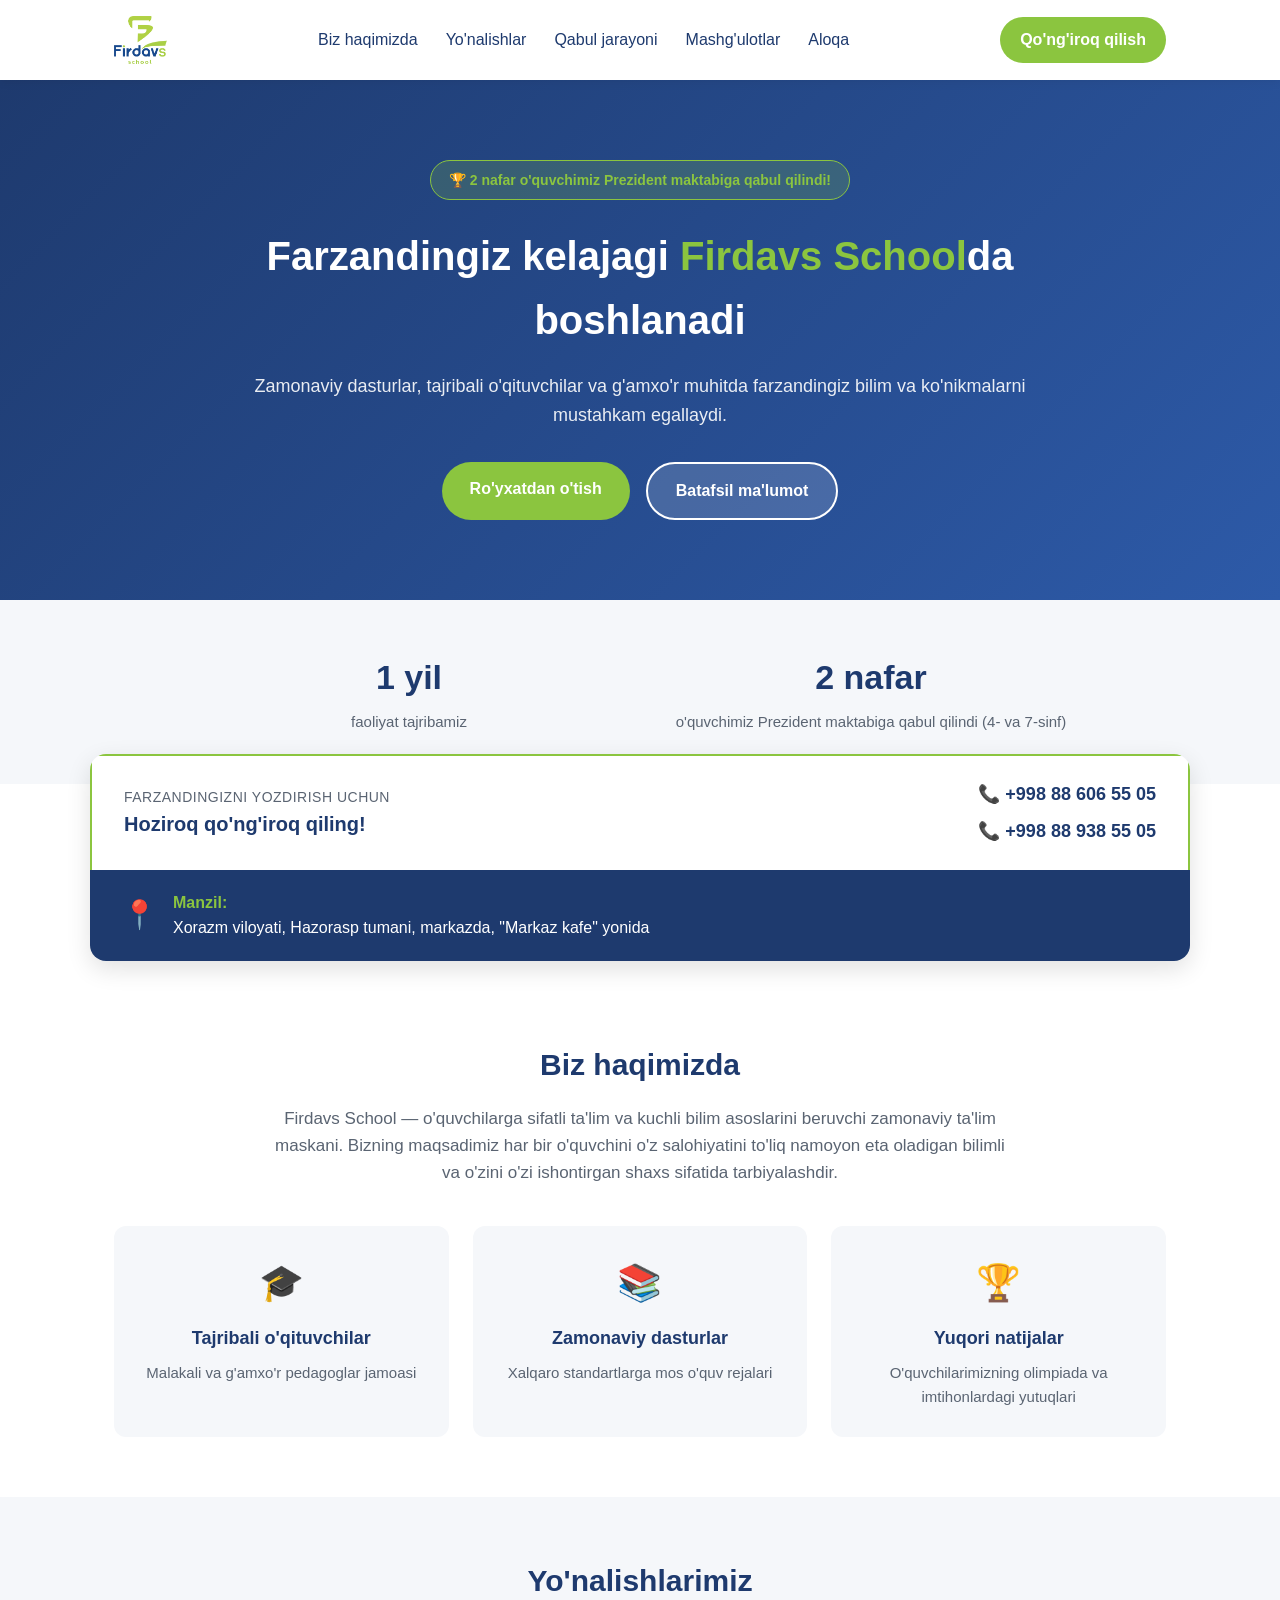
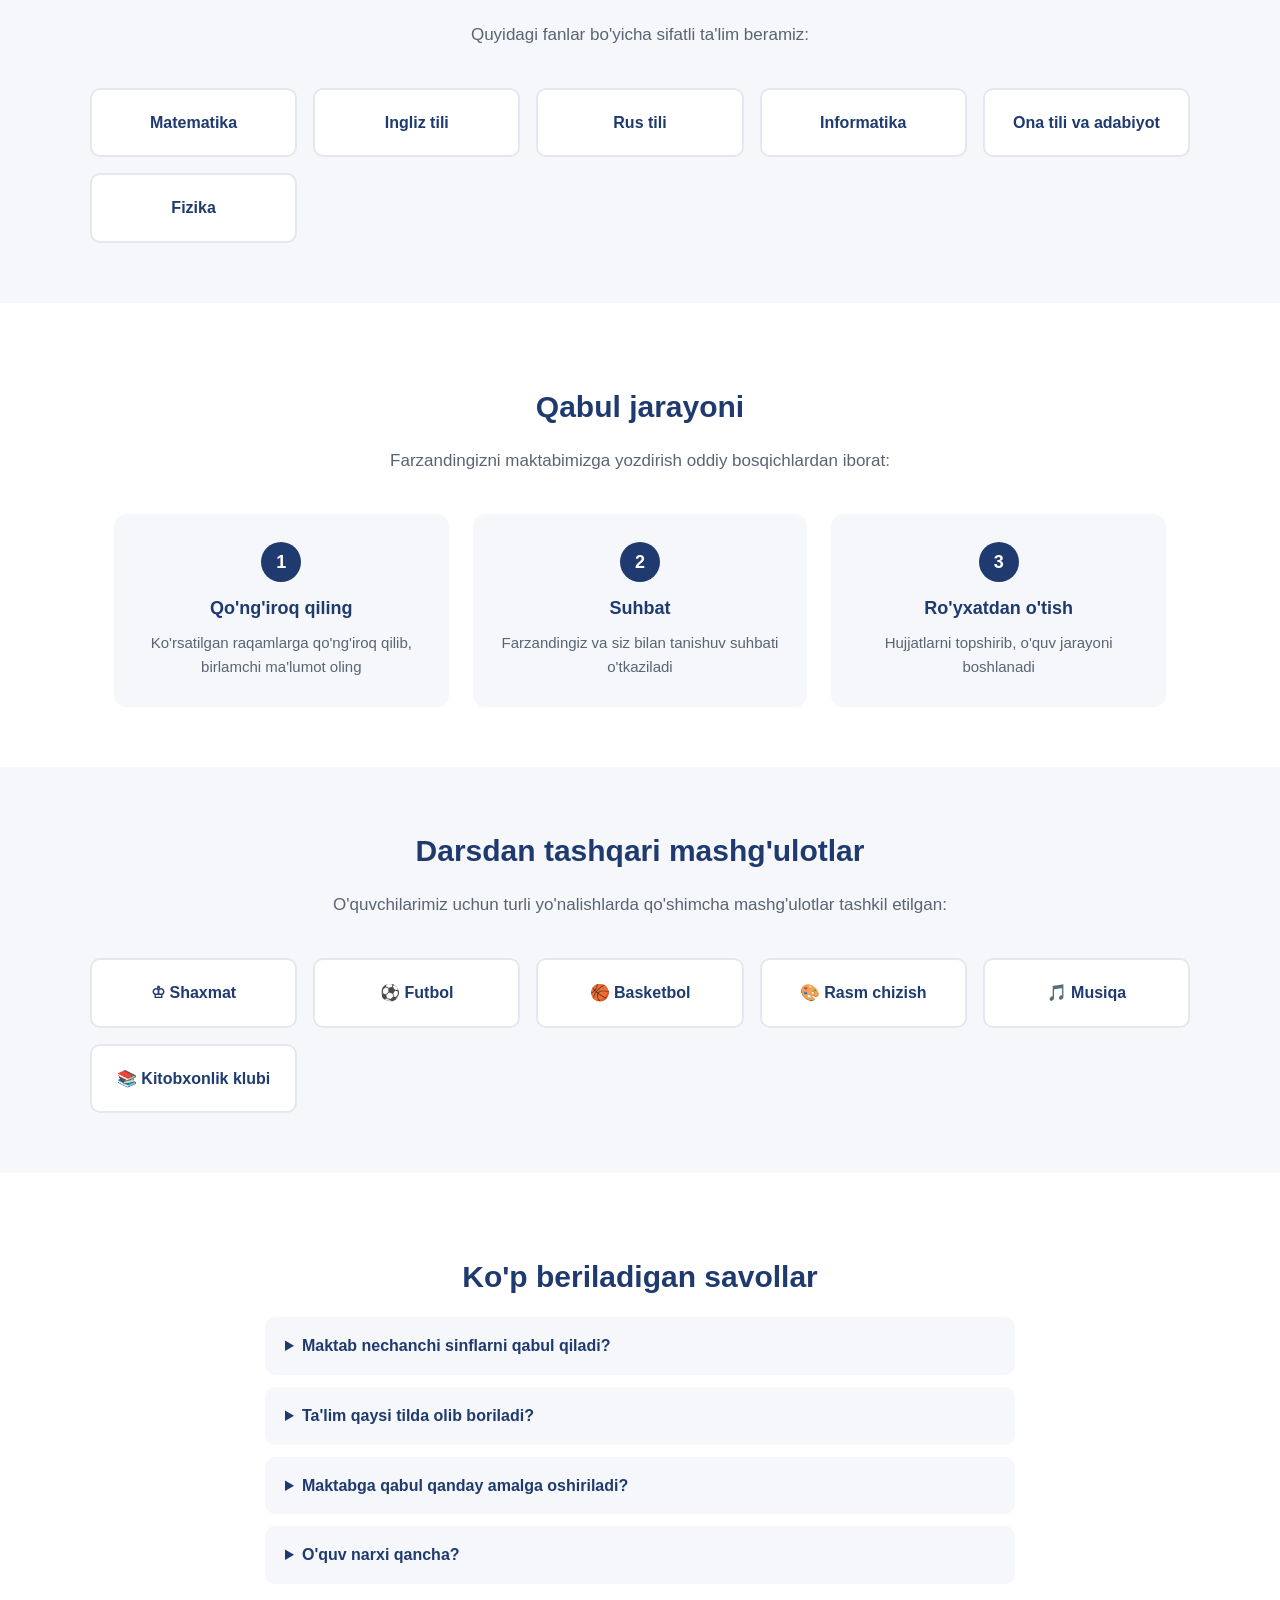
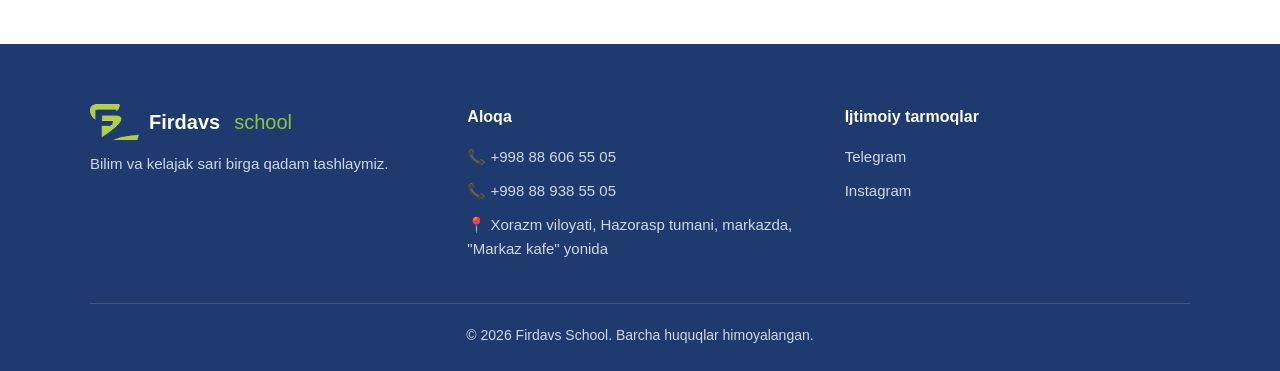
==== index.html @ ff7d5cf5 "Firdavs School landing page + admin panel (Decap CMS)" ====
<!DOCTYPE html>
<html lang="uz">
<head>
    <meta charset="UTF-8">
    <meta name="viewport" content="width=device-width, initial-scale=1.0">
    <title>Firdavs School — Bilim va kelajak</title>

    <link rel="stylesheet" href="style.css">
    <!-- Sahifaning dizayni style.css faylida -->

    <script src="https://identity.netlify.com/v1/netlify-identity-widget.js"></script>
    <!-- Bu skript manager elektron pochtasiga kelgan "taklif" havolasini bosganda
         to'g'ridan-to'g'ri parol o'rnatish oynasini ochish uchun kerak -->
</head>
<body>

    <!-- ===== NAVIGATSIYA (yuqoridagi menyu) ===== -->
    <header class="nav">
        <div class="nav-ichi">
            <a href="#top" class="logo">
                <img src="logo.png" alt="Firdavs School" class="logo-img">
            </a>
            <nav class="menyu">
                <a href="#about">Biz haqimizda</a>
                <a href="#yonalishlar">Yo'nalishlar</a>
                <a href="#qabul">Qabul jarayoni</a>
                <a href="#mashgulotlar">Mashg'ulotlar</a>
                <a href="#aloqa">Aloqa</a>
            </nav>
            <a href="tel:+998886065505" class="nav-tel-btn" id="nav-tel-btn">Qo'ng'iroq qilish</a>
        </div>
    </header>

    <!-- ===== HERO (asosiy tanishtiruv) QISMI ===== -->
    <!-- Bu bo'limdagi matnlar content.json faylidan JavaScript orqali to'ldiriladi.
         Matnni o'zgartirish uchun admin panel (/admin) yoki content.json faylini tahrirlang. -->
    <section id="top" class="hero">
        <div class="hero-ichi">
            <p class="hero-badge" id="hero-badge"></p>
            <h1 id="hero-title"></h1>
            <p class="hero-matn" id="hero-text"></p>
            <div class="hero-tugmalar">
                <a href="#royxat" class="btn btn-asosiy">Ro'yxatdan o'tish</a>
                <a href="#about" class="btn btn-ikkinchi">Batafsil ma'lumot</a>
            </div>
        </div>
    </section>

    <!-- ===== YUTUQLARIMIZ / STATISTIKA QISMI ===== -->
    <section class="statistika">
        <div class="statistika-ichi" id="stats-list"></div>
    </section>

    <!-- ===== ALOQA / RO'YXATDAN O'TISH BANNERI ===== -->
    <section id="royxat" class="banner">
        <div class="banner-tel">
            <div class="banner-tel-matn">
                <p class="banner-sarlavha" id="banner-label"></p>
                <p class="banner-katta" id="banner-title"></p>
            </div>
            <div class="banner-raqamlar">
                <a href="tel:+998886065505" id="banner-phone1">
                    <span class="tel-icon">&#128222;</span> <span class="raqam-matn"></span>
                </a>
                <a href="tel:+998889385505" id="banner-phone2">
                    <span class="tel-icon">&#128222;</span> <span class="raqam-matn"></span>
                </a>
            </div>
        </div>
        <div class="banner-manzil">
            <span class="manzil-icon">&#128205;</span>
            <div>
                <p class="manzil-sarlavha">Manzil:</p>
                <p id="banner-address"></p>
            </div>
        </div>
    </section>

    <!-- ===== BIZ HAQIMIZDA QISMI ===== -->
    <section id="about" class="blok">
        <h2>Biz haqimizda</h2>
        <p id="about-text"></p>

        <div class="afzalliklar" id="advantages-list"></div>
    </section>

    <!-- ===== YO'NALISHLAR / FANLAR QISMI ===== -->
    <section id="yonalishlar" class="blok blok-oq">
        <h2>Yo'nalishlarimiz</h2>
        <p class="blok-tavsif">Quyidagi fanlar bo'yicha sifatli ta'lim beramiz:</p>
        <div class="fanlar-grid" id="subjects-list"></div>
    </section>

    <!-- ===== QABUL JARAYONI QISMI ===== -->
    <section id="qabul" class="blok">
        <h2>Qabul jarayoni</h2>
        <p class="blok-tavsif">Farzandingizni maktabimizga yozdirish oddiy bosqichlardan iborat:</p>
        <div class="qadamlar" id="admission-steps"></div>
    </section>

    <!-- ===== DARSDAN TASHQARI MASHG'ULOTLAR ===== -->
    <section id="mashgulotlar" class="blok blok-oq">
        <h2>Darsdan tashqari mashg'ulotlar</h2>
        <p class="blok-tavsif">O'quvchilarimiz uchun turli yo'nalishlarda qo'shimcha mashg'ulotlar tashkil etilgan:</p>
        <div class="fanlar-grid" id="activities-list"></div>
    </section>

    <!-- ===== SAVOL-JAVOB (FAQ) QISMI ===== -->
    <section class="blok">
        <h2>Ko'p beriladigan savollar</h2>
        <div class="faq-royxat" id="faq-list"></div>
    </section>

    <!-- ===== ALOQA / FUTER QISMI ===== -->
    <footer id="aloqa" class="futer">
        <div class="futer-ichi">
            <div class="futer-ustun">
                <div class="futer-logo">
                    <img src="logo-icon.png" alt="" class="futer-logo-icon">
                    <span class="logo-firdavs" style="color:white;">Firdavs</span><span class="logo-school">school</span>
                </div>
                <p>Bilim va kelajak sari birga qadam tashlaymiz.</p>
            </div>

            <div class="futer-ustun">
                <h4>Aloqa</h4>
                <p>&#128222; <a href="tel:+998886065505" id="footer-phone1"></a></p>
                <p>&#128222; <a href="tel:+998889385505" id="footer-phone2"></a></p>
                <p>&#128205; <span id="footer-address"></span></p>
            </div>

            <div class="futer-ustun">
                <h4>Ijtimoiy tarmoqlar</h4>
                <p><a href="#" id="footer-telegram" target="_blank">Telegram</a></p>
                <p><a href="#" id="footer-instagram" target="_blank">Instagram</a></p>
            </div>
        </div>
        <p class="futer-copyright">&copy; 2026 Firdavs School. Barcha huquqlar himoyalangan.</p>
    </footer>

    <script src="site.js"></script>

    <script>
        // Manager "admin panelga taklif qilindi" xatidagi havolani bosganda,
        // sayt shu joyga qaytadi va parol o'rnatish oynasini avtomatik ochadi.
        if (window.netlifyIdentity) {
            window.netlifyIdentity.on("init", (user) => {
                if (!user) {
                    window.netlifyIdentity.on("login", () => {
                        document.location.href = "/admin/";
                    });
                }
            });
        }
    </script>
</body>
</html>
---- style.css ----
/* ===== RANGLAR VA UMUMIY SOZLAMALAR ===== */

:root {
    /* :root ichida saytda qayta-qayta ishlatiladigan ranglarni "o'zgaruvchi" qilib belgilaymiz */
    --kok: #1e3a6e;        /* Logotipdagi to'q ko'k rang */
    --yashil: #8bc53f;     /* Logotipdagi yashil rang */
    --yashil-toq: #6ea52e; /* Yashilning biroz to'qroq varianti (hover uchun) */
    --oq: #ffffff;
    --fon-kulrang: #f5f7fa;
    --matn-kulrang: #5a6472;
}

* {
    margin: 0;
    padding: 0;
    box-sizing: border-box;
}

body {
    font-family: 'Segoe UI', Arial, sans-serif;
    color: #2c3444;
    line-height: 1.6;
}

h1, h2, h3 {
    color: var(--kok);
}

a {
    text-decoration: none;
    color: inherit;
}

/* ===== LOGOTIP ===== */

.logo {
    font-size: 22px;
    font-weight: bold;
    display: flex;
    align-items: center;
}

.logo-img {
    height: 48px;
    /* Logotip rasmining balandligi — kerak bo'lsa shu raqamni o'zgartiring */
    width: auto;
}

.logo-firdavs {
    color: var(--kok);
}

.logo-school {
    color: var(--yashil);
    font-weight: normal;
    margin-left: 4px;
}

/* ===== YUQORIDAGI NAVIGATSIYA (MENYU) ===== */

.nav {
    background-color: var(--oq);
    box-shadow: 0 2px 10px rgba(0, 0, 0, 0.06);
    position: sticky;
    top: 0;
    /* sticky — sahifani pastga surganda ham menyu tepada qolib turadi */
    z-index: 100;
}

.nav-ichi {
    max-width: 1100px;
    margin: 0 auto;
    padding: 16px 24px;
    display: flex;
    align-items: center;
    justify-content: space-between;
    gap: 20px;
}

.menyu {
    display: flex;
    gap: 28px;
}

.menyu a {
    color: var(--kok);
    font-weight: 500;
}

.menyu a:hover {
    color: var(--yashil);
}

.nav-tel-btn {
    background-color: var(--yashil);
    color: white;
    padding: 10px 20px;
    border-radius: 24px;
    font-weight: bold;
    white-space: nowrap;
    /* Matn ikki qatorga bo'linib ketmasligi uchun */
}

.nav-tel-btn:hover {
    background-color: var(--yashil-toq);
}

/* ===== HERO (ASOSIY TANISHTIRUV) QISMI ===== */

.hero {
    background: linear-gradient(135deg, var(--kok), #2d5aa8);
    color: white;
    text-align: center;
    padding: 80px 20px;
}

.hero-ichi {
    max-width: 800px;
    margin: 0 auto;
}

.hero-badge {
    display: inline-block;
    background-color: rgba(139, 197, 63, 0.2);
    border: 1px solid var(--yashil);
    color: var(--yashil);
    padding: 8px 18px;
    border-radius: 30px;
    font-weight: bold;
    font-size: 14px;
    margin-bottom: 24px;
}

.hero h1 {
    color: white;
    font-size: 40px;
    margin-bottom: 20px;
}

.hero h1 span {
    color: var(--yashil);
}

.hero-matn {
    font-size: 18px;
    opacity: 0.9;
    margin-bottom: 32px;
}

.hero-tugmalar {
    display: flex;
    justify-content: center;
    gap: 16px;
    flex-wrap: wrap;
}

.btn {
    padding: 14px 28px;
    border-radius: 30px;
    font-weight: bold;
    font-size: 16px;
    transition: 0.2s;
    /* Tugmalar ustiga borganda ranglar silliq o'zgarishi uchun */
}

.btn-asosiy {
    background-color: var(--yashil);
    color: white;
}

.btn-asosiy:hover {
    background-color: var(--yashil-toq);
}

.btn-ikkinchi {
    background-color: rgba(255, 255, 255, 0.15);
    color: white;
    border: 2px solid white;
}

.btn-ikkinchi:hover {
    background-color: white;
    color: var(--kok);
}

/* ===== YUTUQLARIMIZ / STATISTIKA QISMI ===== */

.statistika {
    background-color: var(--fon-kulrang);
    padding: 50px 24px;
}

.statistika-ichi {
    max-width: 900px;
    margin: 0 auto;
    display: grid;
    grid-template-columns: repeat(auto-fit, minmax(240px, 1fr));
    gap: 24px;
    text-align: center;
}

.stat-son {
    font-size: 34px;
    font-weight: bold;
    color: var(--kok);
}

.stat-izoh {
    color: var(--matn-kulrang);
    font-size: 15px;
    margin-top: 6px;
}

/* ===== OPEN HOUSE / IMTIHON BANNERI ===== */

.banner {
    max-width: 1100px;
    margin: -30px auto 0;
    /* Manfiy margin — banner hero blokining ustiga biroz "chiqib" turadi, chiroyli effekt uchun */
    border-radius: 16px;
    overflow: hidden;
    box-shadow: 0 8px 24px rgba(0, 0, 0, 0.12);
    position: relative;
    z-index: 2;
}

.banner-tel {
    background-color: var(--oq);
    display: flex;
    flex-wrap: wrap;
    align-items: center;
    justify-content: space-between;
    gap: 16px;
    padding: 24px 32px;
    border: 2px solid var(--yashil);
    border-bottom: none;
}

.banner-sarlavha {
    color: var(--matn-kulrang);
    font-size: 14px;
    text-transform: uppercase;
    letter-spacing: 0.5px;
}

.banner-katta {
    color: var(--kok);
    font-size: 20px;
    font-weight: bold;
}

.banner-raqamlar {
    display: flex;
    flex-direction: column;
    gap: 8px;
}

.banner-raqamlar a {
    color: var(--kok);
    font-size: 18px;
    font-weight: bold;
}

.tel-icon {
    color: var(--yashil);
}

.banner-manzil {
    background-color: var(--kok);
    color: white;
    display: flex;
    align-items: center;
    gap: 16px;
    padding: 20px 32px;
}

.manzil-icon {
    font-size: 28px;
    color: var(--yashil);
}

.manzil-sarlavha {
    color: var(--yashil);
    font-weight: bold;
}

/* ===== UMUMIY BLOK SOZLAMALARI ===== */

.blok {
    max-width: 1100px;
    margin: 0 auto;
    padding: 80px 24px 60px;
}

.blok-oq {
    background-color: var(--fon-kulrang);
    max-width: 100%;
    padding: 60px 24px;
}

.blok-oq h2,
.blok-oq .blok-tavsif {
    max-width: 1100px;
    margin-left: auto;
    margin-right: auto;
}

.blok h2 {
    font-size: 30px;
    text-align: center;
    margin-bottom: 16px;
}

.blok > p {
    max-width: 750px;
    margin: 0 auto 40px;
    text-align: center;
    color: var(--matn-kulrang);
    font-size: 17px;
}

.blok-tavsif {
    text-align: center;
    color: var(--matn-kulrang);
    margin-bottom: 32px;
}

/* ===== AFZALLIKLAR KARTOCHKALARI ===== */

.afzalliklar {
    display: grid;
    grid-template-columns: repeat(auto-fit, minmax(220px, 1fr));
    /* auto-fit — ekran kengligiga qarab kartochkalar avtomatik qatorga joylashadi */
    gap: 24px;
}

.afzallik-karta {
    background-color: var(--fon-kulrang);
    border-radius: 12px;
    padding: 28px 20px;
    text-align: center;
}

.afzallik-icon {
    font-size: 36px;
    display: block;
    margin-bottom: 12px;
}

.afzallik-karta h3 {
    font-size: 18px;
    margin-bottom: 8px;
}

.afzallik-karta p {
    color: var(--matn-kulrang);
    font-size: 15px;
}

/* ===== FANLAR GRID ===== */

.fanlar-grid {
    max-width: 1100px;
    margin: 0 auto;
    display: grid;
    grid-template-columns: repeat(auto-fit, minmax(180px, 1fr));
    gap: 16px;
}

.fan-karta {
    background-color: white;
    border: 2px solid #e3e8ef;
    border-radius: 10px;
    padding: 20px;
    text-align: center;
    font-weight: bold;
    color: var(--kok);
    transition: 0.2s;
}

.fan-karta:hover {
    border-color: var(--yashil);
    transform: translateY(-3px);
    /* Ustiga kelganda kartochka biroz yuqoriga ko'tariladi */
}

/* ===== QABUL JARAYONI (QADAMLAR) ===== */

.qadamlar {
    display: grid;
    grid-template-columns: repeat(auto-fit, minmax(220px, 1fr));
    gap: 24px;
}

.qadam-karta {
    background-color: var(--fon-kulrang);
    border-radius: 12px;
    padding: 28px 20px;
    text-align: center;
    position: relative;
}

.qadam-raqam {
    display: inline-flex;
    align-items: center;
    justify-content: center;
    width: 40px;
    height: 40px;
    border-radius: 50%;
    background-color: var(--kok);
    color: white;
    font-weight: bold;
    font-size: 18px;
    margin-bottom: 12px;
}

.qadam-karta h3 {
    font-size: 18px;
    margin-bottom: 8px;
}

.qadam-karta p {
    color: var(--matn-kulrang);
    font-size: 15px;
}

/* ===== SAVOL-JAVOB (FAQ) ===== */

.faq-royxat {
    max-width: 750px;
    margin: 0 auto;
    display: flex;
    flex-direction: column;
    gap: 12px;
}

.faq-item {
    background-color: var(--fon-kulrang);
    border-radius: 10px;
    padding: 16px 20px;
}

.faq-item summary {
    font-weight: bold;
    color: var(--kok);
    cursor: pointer;
    /* cursor: pointer — sichqoncha ustiga borganda "qo'l" belgisi chiqadi, bosish mumkinligini bildiradi */
}

.faq-item p {
    margin-top: 10px;
    color: var(--matn-kulrang);
}

/* ===== FUTER (ENG PASTKI QISM) ===== */

.futer {
    background-color: var(--kok);
    color: #cfd8e6;
    padding: 60px 24px 24px;
}

.futer-ichi {
    max-width: 1100px;
    margin: 0 auto;
    display: grid;
    grid-template-columns: repeat(auto-fit, minmax(220px, 1fr));
    gap: 32px;
    margin-bottom: 32px;
}

.futer-logo {
    display: flex;
    align-items: center;
    gap: 10px;
    font-size: 20px;
    font-weight: bold;
    margin-bottom: 12px;
}

.futer-logo-icon {
    height: 36px;
    width: auto;
}

.futer-ustun h4 {
    color: white;
    margin-bottom: 16px;
}

.futer-ustun p {
    margin-bottom: 10px;
    font-size: 15px;
}

.futer-ustun a:hover {
    color: var(--yashil);
}

.futer-copyright {
    text-align: center;
    padding-top: 20px;
    border-top: 1px solid rgba(255, 255, 255, 0.15);
    font-size: 14px;
    max-width: 1100px;
    margin: 0 auto;
}

/* ===== MOBIL TELEFONLAR UCHUN MOSLASHUV ===== */

@media (max-width: 768px) {
    /* Ekran kengligi 768px dan kichik bo'lsa (telefon), quyidagi qoidalar ishga tushadi */

    .menyu {
        display: none;
        /* Kichik ekranda menyuni yashiramiz, sodda saqlash uchun */
    }

    .hero h1 {
        font-size: 28px;
    }

    .banner-tel,
    .banner-manzil {
        flex-direction: column;
        align-items: flex-start;
        text-align: left;
    }
}
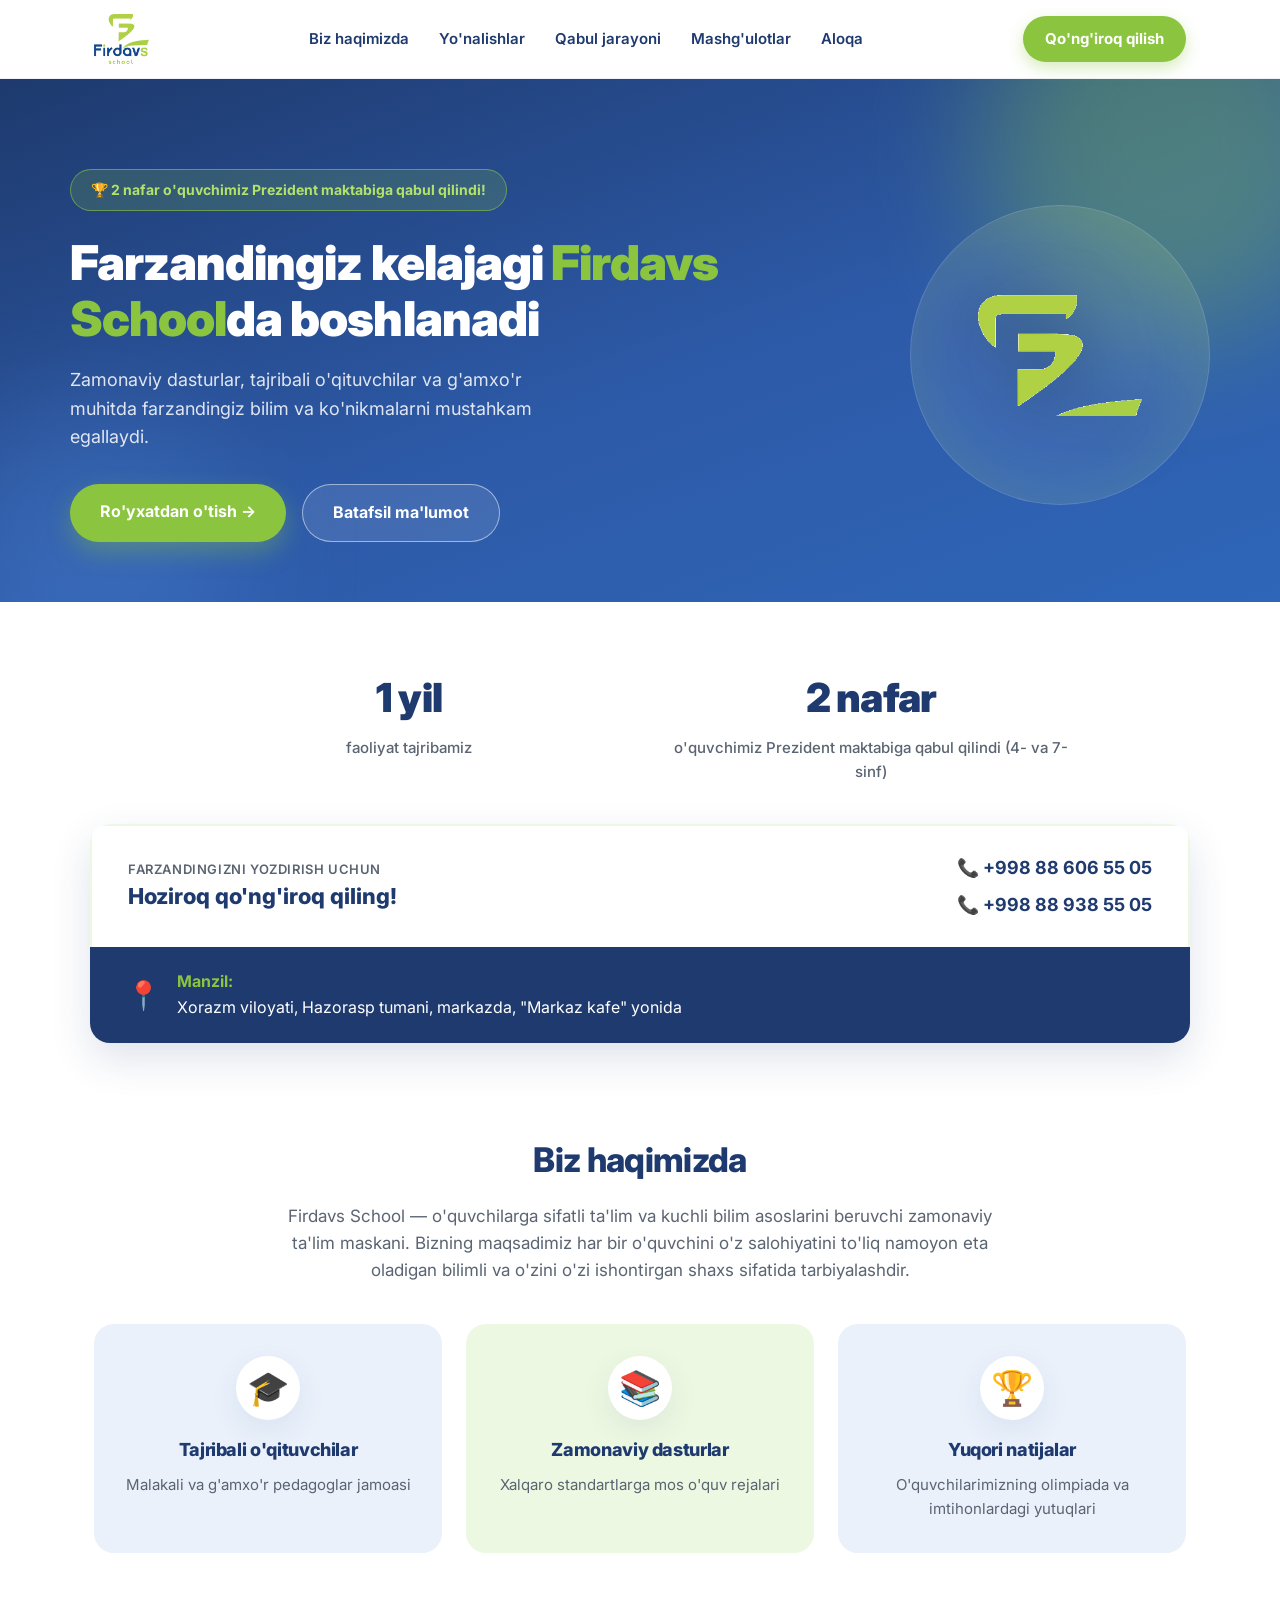
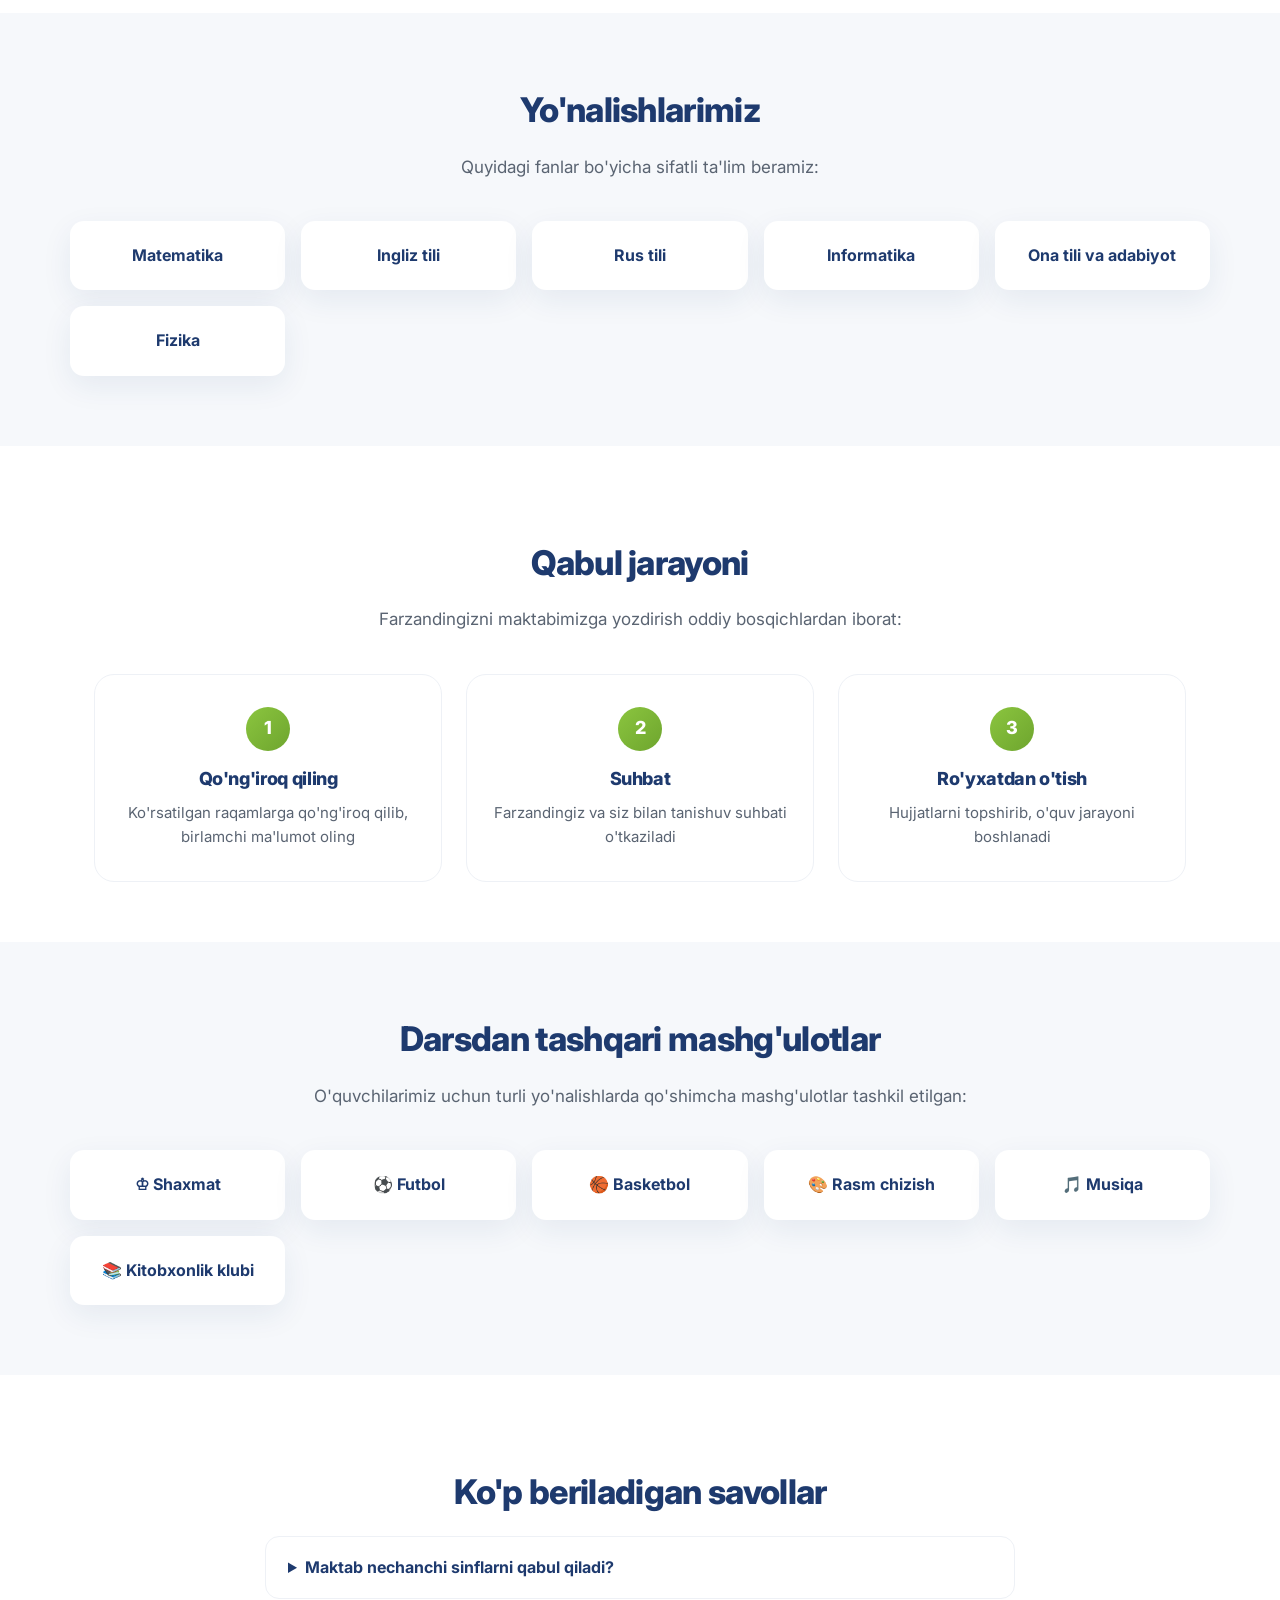
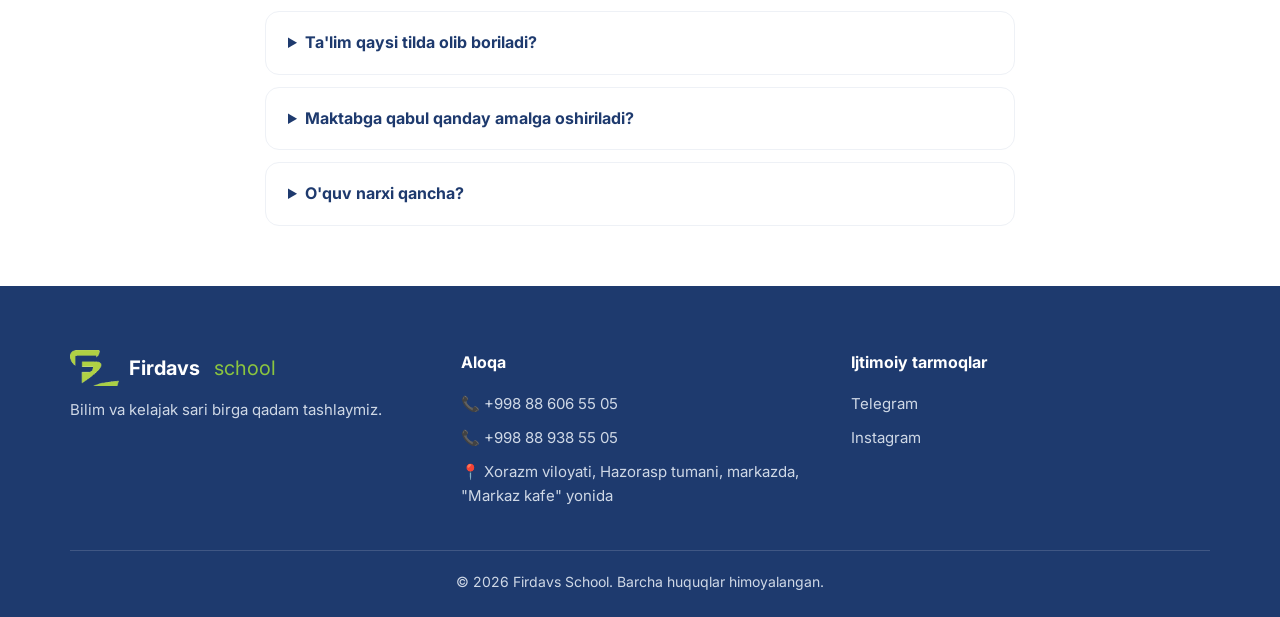
==== commit f7d1f91c: "Dizaynni yaxshilash: Inter shrifti, pill tugmalar, pastel kartochkalar, hero grafikasi" ====
--- a/index.html
+++ b/index.html
@@ -4,6 +4,12 @@
     <meta charset="UTF-8">
     <meta name="viewport" content="width=device-width, initial-scale=1.0">
     <title>Firdavs School — Bilim va kelajak</title>
+
+    <link rel="preconnect" href="https://fonts.googleapis.com">
+    <link rel="preconnect" href="https://fonts.gstatic.com" crossorigin>
+    <link href="https://fonts.googleapis.com/css2?family=Inter:wght@400;500;600;700;800;900&display=swap" rel="stylesheet">
+    <!-- Inter — zamonaviy, aniq o'qiladigan shrift. Rahimov School kabi yetakchi
+         ta'lim saytlarida keng qo'llaniladi -->
 
     <link rel="stylesheet" href="style.css">
     <!-- Sahifaning dizayni style.css faylida -->
@@ -35,13 +41,25 @@
     <!-- Bu bo'limdagi matnlar content.json faylidan JavaScript orqali to'ldiriladi.
          Matnni o'zgartirish uchun admin panel (/admin) yoki content.json faylini tahrirlang. -->
     <section id="top" class="hero">
-        <div class="hero-ichi">
-            <p class="hero-badge" id="hero-badge"></p>
-            <h1 id="hero-title"></h1>
-            <p class="hero-matn" id="hero-text"></p>
-            <div class="hero-tugmalar">
-                <a href="#royxat" class="btn btn-asosiy">Ro'yxatdan o'tish</a>
-                <a href="#about" class="btn btn-ikkinchi">Batafsil ma'lumot</a>
+        <!-- hero-blob-lar — fondagi yumshoq, xiralashgan rangli doiralar (dekorativ, faqat CSS bilan) -->
+        <div class="hero-blob hero-blob-1"></div>
+        <div class="hero-blob hero-blob-2"></div>
+
+        <div class="hero-flex">
+            <div class="hero-ichi">
+                <p class="hero-badge" id="hero-badge"></p>
+                <h1 id="hero-title"></h1>
+                <p class="hero-matn" id="hero-text"></p>
+                <div class="hero-tugmalar">
+                    <a href="#royxat" class="btn btn-asosiy">Ro'yxatdan o'tish &#8594;</a>
+                    <a href="#about" class="btn btn-ikkinchi">Batafsil ma'lumot</a>
+                </div>
+            </div>
+            <div class="hero-grafika">
+                <!-- Haqiqiy rasm/surat o'rniga brend belgimizni katta va chiroyli qilib ko'rsatamiz -->
+                <div class="hero-grafika-doira">
+                    <img src="logo-icon.png" alt="" class="hero-grafika-img">
+                </div>
             </div>
         </div>
     </section>
--- a/style.css
+++ b/style.css
@@ -3,11 +3,21 @@
 :root {
     /* :root ichida saytda qayta-qayta ishlatiladigan ranglarni "o'zgaruvchi" qilib belgilaymiz */
     --kok: #1e3a6e;        /* Logotipdagi to'q ko'k rang */
+    --kok-och: #2d5aa8;    /* Ko'kning ochroq varianti (gradient uchun) */
     --yashil: #8bc53f;     /* Logotipdagi yashil rang */
     --yashil-toq: #6ea52e; /* Yashilning biroz to'qroq varianti (hover uchun) */
     --oq: #ffffff;
-    --fon-kulrang: #f5f7fa;
+    --fon-kulrang: #f6f8fb;
     --matn-kulrang: #5a6472;
+
+    /* Pastel (yumshoq) fon ranglari — kartochkalarni jonlantirish uchun */
+    --tint-kok: #eaf1fb;
+    --tint-yashil: #edf8e2;
+
+    --radius-katta: 20px;
+    --radius-pill: 30px;
+    --soya: 0 10px 30px rgba(30, 58, 110, 0.08);
+    --soya-katta: 0 16px 40px rgba(30, 58, 110, 0.14);
 }
 
 * {
@@ -17,13 +27,18 @@
 }
 
 body {
-    font-family: 'Segoe UI', Arial, sans-serif;
+    font-family: 'Inter', 'Segoe UI', Arial, sans-serif;
+    /* Inter — Rahimov School kabi zamonaviy ta'lim saytlarida ishlatiladigan aniq shrift */
     color: #2c3444;
     line-height: 1.6;
+    background-color: var(--oq);
 }
 
 h1, h2, h3 {
     color: var(--kok);
+    font-weight: 800;
+    letter-spacing: -0.02em;
+    /* Harflar orasini biroz siqish — yirik sarlavhalarni zichroq va puxta ko'rsatadi */
 }
 
 a {
@@ -41,8 +56,7 @@
 }
 
 .logo-img {
-    height: 48px;
-    /* Logotip rasmining balandligi — kerak bo'lsa shu raqamni o'zgartiring */
+    height: 50px;
     width: auto;
 }
 
@@ -59,18 +73,20 @@
 /* ===== YUQORIDAGI NAVIGATSIYA (MENYU) ===== */
 
 .nav {
-    background-color: var(--oq);
-    box-shadow: 0 2px 10px rgba(0, 0, 0, 0.06);
-    position: sticky;
+    background-color: rgba(255, 255, 255, 0.9);
+    backdrop-filter: blur(10px);
+    /* backdrop-filter — orqa fon xiralashadi, menyu "shishasimon" ko'rinadi */
+    border-bottom: 1px solid #eef1f6;
+    position: sticky
+;
     top: 0;
-    /* sticky — sahifani pastga surganda ham menyu tepada qolib turadi */
     z-index: 100;
 }
 
 .nav-ichi {
-    max-width: 1100px;
-    margin: 0 auto;
-    padding: 16px 24px;
+    max-width: 1140px;
+    margin: 0 auto;
+    padding: 14px 24px;
     display: flex;
     align-items: center;
     justify-content: space-between;
@@ -79,61 +95,107 @@
 
 .menyu {
     display: flex;
-    gap: 28px;
+    gap: 30px;
 }
 
 .menyu a {
     color: var(--kok);
-    font-weight: 500;
+    font-weight: 600;
+    font-size: 15px;
+    transition: 0.2s;
 }
 
 .menyu a:hover {
-    color: var(--yashil);
+    color: var(--yashil-toq);
 }
 
 .nav-tel-btn {
     background-color: var(--yashil);
     color: white;
-    padding: 10px 20px;
-    border-radius: 24px;
-    font-weight: bold;
+    padding: 11px 22px;
+    border-radius: var(--radius-pill);
+    font-weight: 700;
+    font-size: 15px;
     white-space: nowrap;
-    /* Matn ikki qatorga bo'linib ketmasligi uchun */
+    box-shadow: 0 6px 16px rgba(139, 197, 63, 0.35);
+    transition: 0.2s;
 }
 
 .nav-tel-btn:hover {
     background-color: var(--yashil-toq);
+    transform: translateY(-2px);
+    box-shadow: 0 10px 20px rgba(139, 197, 63, 0.4);
 }
 
 /* ===== HERO (ASOSIY TANISHTIRUV) QISMI ===== */
 
 .hero {
-    background: linear-gradient(135deg, var(--kok), #2d5aa8);
-    color: white;
-    text-align: center;
-    padding: 80px 20px;
+    background: linear-gradient(160deg, var(--kok) 0%, var(--kok-och) 55%, #2f66b8 100%);
+    color: white;
+    padding: 90px 24px 60px;
+    position: relative;
+    overflow: hidden;
+    /* overflow: hidden — fondagi doiralar bo'lim chegarasidan tashqariga chiqmasin */
+}
+
+/* Fondagi yumshoq, xiralashgan rangli doiralar — sahifaga chuqurlik va zamonaviylik beradi */
+.hero-blob {
+    position: absolute;
+    border-radius: 50%;
+    filter: blur(60px);
+    opacity: 0.35;
+    pointer-events: none;
+    /* pointer-events: none — bu doiralar sichqoncha bosishlarga xalaqit bermaydi */
+}
+
+.hero-blob-1 {
+    width: 380px;
+    height: 380px;
+    background: var(--yashil);
+    top: -120px;
+    right: -80px;
+}
+
+.hero-blob-2 {
+    width: 300px;
+    height: 300px;
+    background: #4d84d6;
+    bottom: -100px;
+    left: -60px;
+}
+
+.hero-flex {
+    max-width: 1140px;
+    margin: 0 auto;
+    display: flex;
+    align-items: center;
+    gap: 48px;
+    position: relative;
+    z-index: 1;
 }
 
 .hero-ichi {
-    max-width: 800px;
-    margin: 0 auto;
+    flex: 1 1 480px;
+    min-width: 280px;
 }
 
 .hero-badge {
     display: inline-block;
-    background-color: rgba(139, 197, 63, 0.2);
-    border: 1px solid var(--yashil);
-    color: var(--yashil);
-    padding: 8px 18px;
-    border-radius: 30px;
-    font-weight: bold;
+    background-color: rgba(139, 197, 63, 0.18);
+    border: 1px solid rgba(139, 197, 63, 0.6);
+    color: #b3e26a;
+    padding: 9px 20px;
+    border-radius: var(--radius-pill);
+    font-weight: 700;
     font-size: 14px;
     margin-bottom: 24px;
 }
 
 .hero h1 {
     color: white;
-    font-size: 40px;
+    font-size: 48px;
+    font-weight: 900;
+    line-height: 1.15;
     margin-bottom: 20px;
 }
 
@@ -143,51 +205,80 @@
 
 .hero-matn {
     font-size: 18px;
-    opacity: 0.9;
+    opacity: 0.85;
     margin-bottom: 32px;
+    max-width: 480px;
 }
 
 .hero-tugmalar {
     display: flex;
-    justify-content: center;
     gap: 16px;
     flex-wrap: wrap;
 }
 
+.hero-grafika {
+    flex: 0 0 auto;
+    display: flex;
+    justify-content: center;
+    align-items: center;
+}
+
+.hero-grafika-doira {
+    width: 300px;
+    height: 300px;
+    border-radius: 50%;
+    background: rgba(255, 255, 255, 0.08);
+    border: 1px solid rgba(255, 255, 255, 0.15);
+    display: flex;
+    align-items: center;
+    justify-content: center;
+    box-shadow: inset 0 0 60px rgba(139, 197, 63, 0.15);
+}
+
+.hero-grafika-img {
+    width: 55%;
+    height: auto;
+    filter: drop-shadow(0 12px 30px rgba(0, 0, 0, 0.25));
+}
+
 .btn {
-    padding: 14px 28px;
-    border-radius: 30px;
-    font-weight: bold;
+    padding: 15px 30px;
+    border-radius: var(--radius-pill);
+    font-weight: 700;
     font-size: 16px;
     transition: 0.2s;
-    /* Tugmalar ustiga borganda ranglar silliq o'zgarishi uchun */
+    display: inline-block;
 }
 
 .btn-asosiy {
     background-color: var(--yashil);
     color: white;
+    box-shadow: 0 10px 24px rgba(139, 197, 63, 0.35);
 }
 
 .btn-asosiy:hover {
     background-color: var(--yashil-toq);
+    transform: translateY(-3px);
+    box-shadow: 0 14px 28px rgba(139, 197, 63, 0.4);
 }
 
 .btn-ikkinchi {
-    background-color: rgba(255, 255, 255, 0.15);
-    color: white;
-    border: 2px solid white;
+    background-color: rgba(255, 255, 255, 0.1);
+    color: white;
+    border: 1.5px solid rgba(255, 255, 255, 0.5);
 }
 
 .btn-ikkinchi:hover {
     background-color: white;
     color: var(--kok);
+    transform: translateY(-3px);
 }
 
 /* ===== YUTUQLARIMIZ / STATISTIKA QISMI ===== */
 
 .statistika {
-    background-color: var(--fon-kulrang);
-    padding: 50px 24px;
+    background-color: var(--oq);
+    padding: 56px 24px 16px;
 }
 
 .statistika-ichi {
@@ -199,27 +290,32 @@
     text-align: center;
 }
 
+.stat-karta {
+    padding: 8px;
+}
+
 .stat-son {
-    font-size: 34px;
-    font-weight: bold;
-    color: var(--kok);
+    font-size: 40px;
+    font-weight: 900;
+    color: var(--kok);
+    letter-spacing: -0.02em;
 }
 
 .stat-izoh {
     color: var(--matn-kulrang);
     font-size: 15px;
     margin-top: 6px;
-}
-
-/* ===== OPEN HOUSE / IMTIHON BANNERI ===== */
+    font-weight: 500;
+}
+
+/* ===== ALOQA / RO'YXATDAN O'TISH BANNERI ===== */
 
 .banner {
     max-width: 1100px;
-    margin: -30px auto 0;
-    /* Manfiy margin — banner hero blokining ustiga biroz "chiqib" turadi, chiroyli effekt uchun */
-    border-radius: 16px;
+    margin: 16px auto 0;
+    border-radius: var(--radius-katta);
     overflow: hidden;
-    box-shadow: 0 8px 24px rgba(0, 0, 0, 0.12);
+    box-shadow: var(--soya-katta);
     position: relative;
     z-index: 2;
 }
@@ -231,22 +327,23 @@
     align-items: center;
     justify-content: space-between;
     gap: 16px;
-    padding: 24px 32px;
-    border: 2px solid var(--yashil);
+    padding: 28px 36px;
+    border: 2px solid var(--tint-yashil);
     border-bottom: none;
 }
 
 .banner-sarlavha {
     color: var(--matn-kulrang);
-    font-size: 14px;
+    font-size: 13px;
     text-transform: uppercase;
-    letter-spacing: 0.5px;
+    letter-spacing: 0.6px;
+    font-weight: 600;
 }
 
 .banner-katta {
     color: var(--kok);
-    font-size: 20px;
-    font-weight: bold;
+    font-size: 22px;
+    font-weight: 800;
 }
 
 .banner-raqamlar {
@@ -258,7 +355,12 @@
 .banner-raqamlar a {
     color: var(--kok);
     font-size: 18px;
-    font-weight: bold;
+    font-weight: 700;
+    transition: 0.2s;
+}
+
+.banner-raqamlar a:hover {
+    color: var(--yashil-toq);
 }
 
 .tel-icon {
@@ -271,7 +373,7 @@
     display: flex;
     align-items: center;
     gap: 16px;
-    padding: 20px 32px;
+    padding: 22px 36px;
 }
 
 .manzil-icon {
@@ -287,26 +389,26 @@
 /* ===== UMUMIY BLOK SOZLAMALARI ===== */
 
 .blok {
-    max-width: 1100px;
-    margin: 0 auto;
-    padding: 80px 24px 60px;
+    max-width: 1140px;
+    margin: 0 auto;
+    padding: 90px 24px 60px;
 }
 
 .blok-oq {
     background-color: var(--fon-kulrang);
     max-width: 100%;
-    padding: 60px 24px;
+    padding: 70px 24px;
 }
 
 .blok-oq h2,
 .blok-oq .blok-tavsif {
-    max-width: 1100px;
+    max-width: 1140px;
     margin-left: auto;
     margin-right: auto;
 }
 
 .blok h2 {
-    font-size: 30px;
+    font-size: 34px;
     text-align: center;
     margin-bottom: 16px;
 }
@@ -322,7 +424,8 @@
 .blok-tavsif {
     text-align: center;
     color: var(--matn-kulrang);
-    margin-bottom: 32px;
+    margin-bottom: 36px;
+    font-size: 17px;
 }
 
 /* ===== AFZALLIKLAR KARTOCHKALARI ===== */
@@ -335,16 +438,34 @@
 }
 
 .afzallik-karta {
-    background-color: var(--fon-kulrang);
-    border-radius: 12px;
-    padding: 28px 20px;
-    text-align: center;
+    background-color: var(--tint-kok);
+    border-radius: var(--radius-katta);
+    padding: 32px 24px;
+    text-align: center;
+    transition: 0.25s;
+}
+
+/* Kartochkalarni Rahimov saytidagi kabi navbatma-navbat rangda ko'rsatamiz */
+.afzallik-karta:nth-child(2n) {
+    background-color: var(--tint-yashil);
+}
+
+.afzallik-karta:hover {
+    transform: translateY(-6px);
+    box-shadow: var(--soya);
 }
 
 .afzallik-icon {
-    font-size: 36px;
-    display: block;
-    margin-bottom: 12px;
+    font-size: 34px;
+    display: flex;
+    align-items: center;
+    justify-content: center;
+    width: 64px;
+    height: 64px;
+    margin: 0 auto 16px;
+    background-color: white;
+    border-radius: 50%;
+    box-shadow: var(--soya);
 }
 
 .afzallik-karta h3 {
@@ -360,7 +481,7 @@
 /* ===== FANLAR GRID ===== */
 
 .fanlar-grid {
-    max-width: 1100px;
+    max-width: 1140px;
     margin: 0 auto;
     display: grid;
     grid-template-columns: repeat(auto-fit, minmax(180px, 1fr));
@@ -369,19 +490,19 @@
 
 .fan-karta {
     background-color: white;
-    border: 2px solid #e3e8ef;
-    border-radius: 10px;
-    padding: 20px;
-    text-align: center;
-    font-weight: bold;
-    color: var(--kok);
-    transition: 0.2s;
+    border-radius: 14px;
+    padding: 22px;
+    text-align: center;
+    font-weight: 700;
+    color: var(--kok);
+    box-shadow: var(--soya);
+    transition: 0.25s;
 }
 
 .fan-karta:hover {
-    border-color: var(--yashil);
-    transform: translateY(-3px);
-    /* Ustiga kelganda kartochka biroz yuqoriga ko'tariladi */
+    transform: translateY(-5px);
+    box-shadow: var(--soya-katta);
+    color: var(--yashil-toq);
 }
 
 /* ===== QABUL JARAYONI (QADAMLAR) ===== */
@@ -393,25 +514,32 @@
 }
 
 .qadam-karta {
-    background-color: var(--fon-kulrang);
-    border-radius: 12px;
-    padding: 28px 20px;
+    background-color: var(--oq);
+    border: 1px solid #eef1f6;
+    border-radius: var(--radius-katta);
+    padding: 32px 24px;
     text-align: center;
     position: relative;
+    transition: 0.25s;
+}
+
+.qadam-karta:hover {
+    box-shadow: var(--soya);
+    transform: translateY(-4px);
 }
 
 .qadam-raqam {
     display: inline-flex;
     align-items: center;
     justify-content: center;
-    width: 40px;
-    height: 40px;
+    width: 44px;
+    height: 44px;
     border-radius: 50%;
-    background-color: var(--kok);
-    color: white;
-    font-weight: bold;
+    background: linear-gradient(135deg, var(--yashil), var(--yashil-toq));
+    color: white;
+    font-weight: 800;
     font-size: 18px;
-    margin-bottom: 12px;
+    margin-bottom: 14px;
 }
 
 .qadam-karta h3 {
@@ -435,20 +563,21 @@
 }
 
 .faq-item {
-    background-color: var(--fon-kulrang);
-    border-radius: 10px;
-    padding: 16px 20px;
+    background-color: var(--oq);
+    border: 1px solid #eef1f6;
+    border-radius: 14px;
+    padding: 18px 22px;
 }
 
 .faq-item summary {
-    font-weight: bold;
+    font-weight: 700;
     color: var(--kok);
     cursor: pointer;
     /* cursor: pointer — sichqoncha ustiga borganda "qo'l" belgisi chiqadi, bosish mumkinligini bildiradi */
 }
 
 .faq-item p {
-    margin-top: 10px;
+    margin-top: 12px;
     color: var(--matn-kulrang);
 }
 
@@ -457,11 +586,11 @@
 .futer {
     background-color: var(--kok);
     color: #cfd8e6;
-    padding: 60px 24px 24px;
+    padding: 64px 24px 24px;
 }
 
 .futer-ichi {
-    max-width: 1100px;
+    max-width: 1140px;
     margin: 0 auto;
     display: grid;
     grid-template-columns: repeat(auto-fit, minmax(220px, 1fr));
@@ -486,6 +615,7 @@
 .futer-ustun h4 {
     color: white;
     margin-bottom: 16px;
+    font-size: 16px;
 }
 
 .futer-ustun p {
@@ -502,11 +632,18 @@
     padding-top: 20px;
     border-top: 1px solid rgba(255, 255, 255, 0.15);
     font-size: 14px;
-    max-width: 1100px;
+    max-width: 1140px;
     margin: 0 auto;
 }
 
 /* ===== MOBIL TELEFONLAR UCHUN MOSLASHUV ===== */
+
+@media (max-width: 900px) {
+    .hero-grafika {
+        display: none;
+        /* Kichikroq ekranlarda o'ngdagi doira grafikasini yashiramiz, joy tejash uchun */
+    }
+}
 
 @media (max-width: 768px) {
     /* Ekran kengligi 768px dan kichik bo'lsa (telefon), quyidagi qoidalar ishga tushadi */
@@ -517,7 +654,15 @@
     }
 
     .hero h1 {
-        font-size: 28px;
+        font-size: 30px;
+    }
+
+    .hero-flex {
+        text-align: center;
+    }
+
+    .hero-tugmalar {
+        justify-content: center;
     }
 
     .banner-tel,
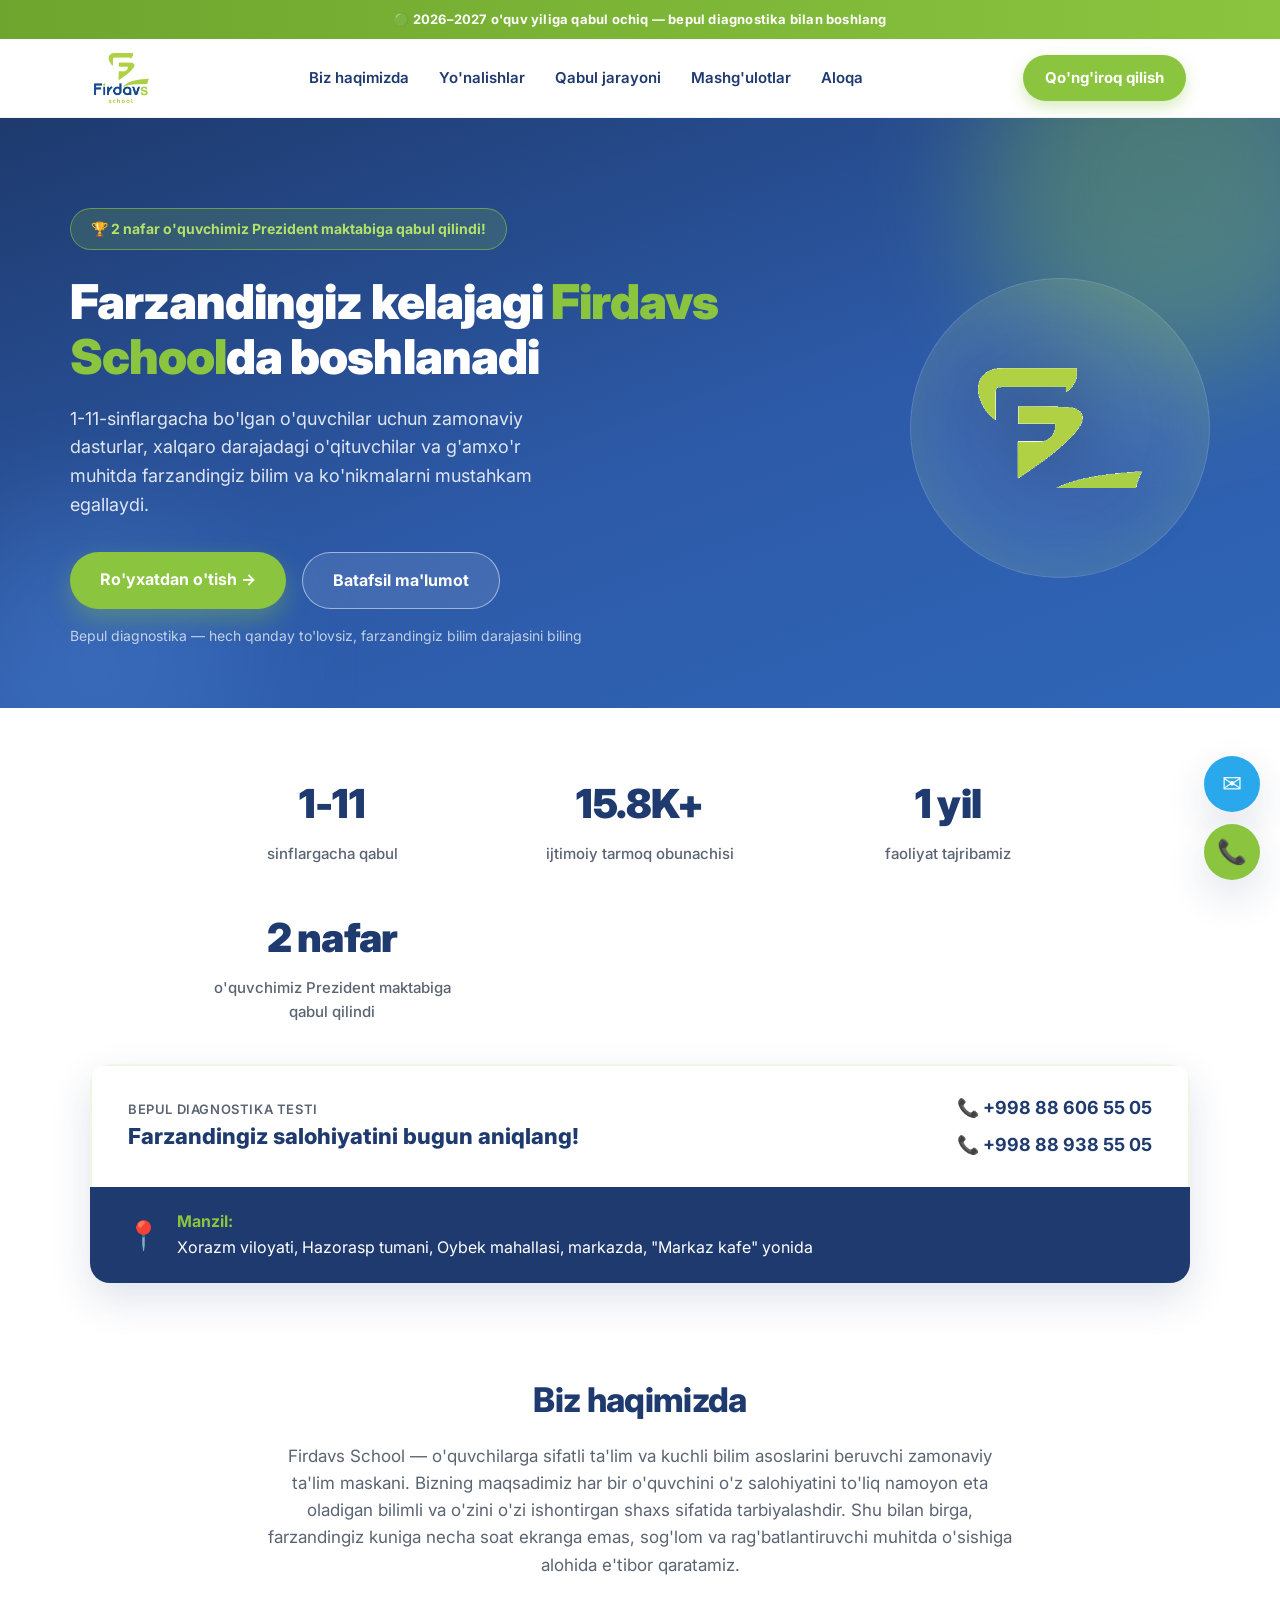
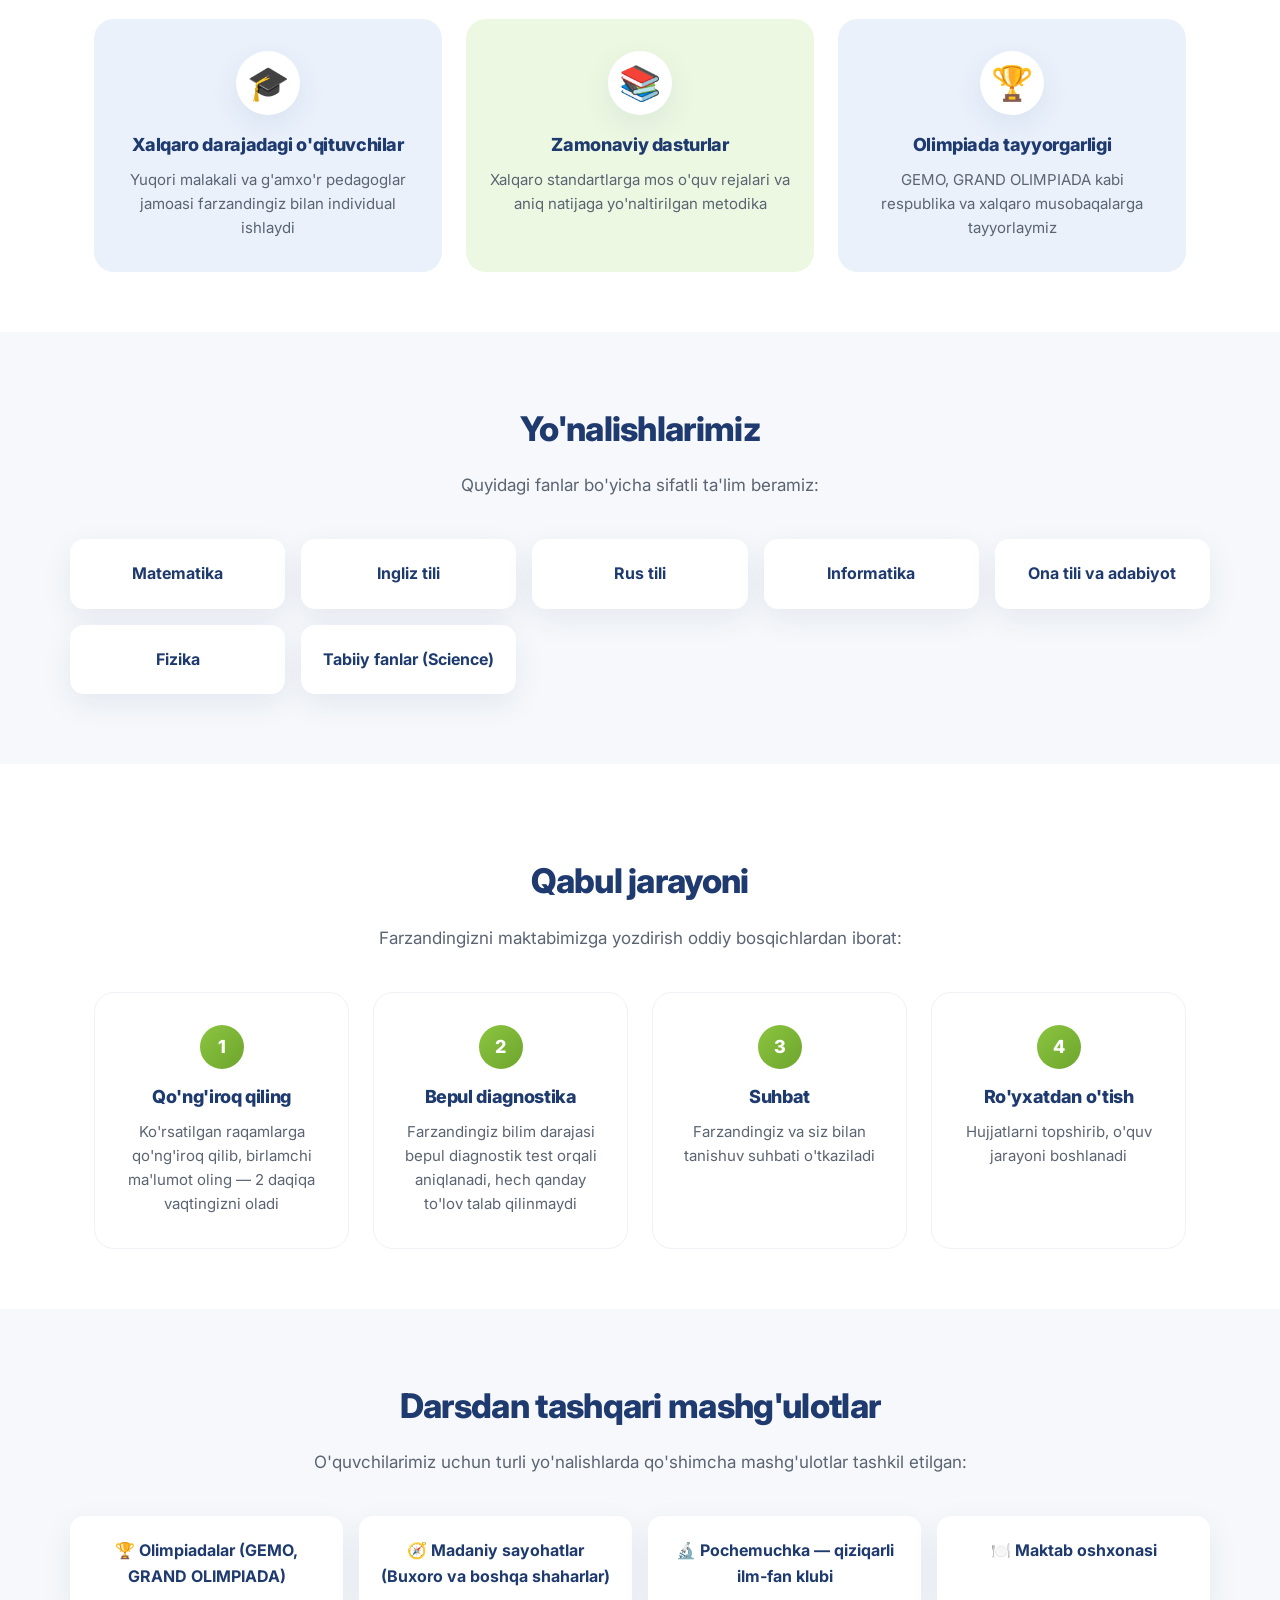
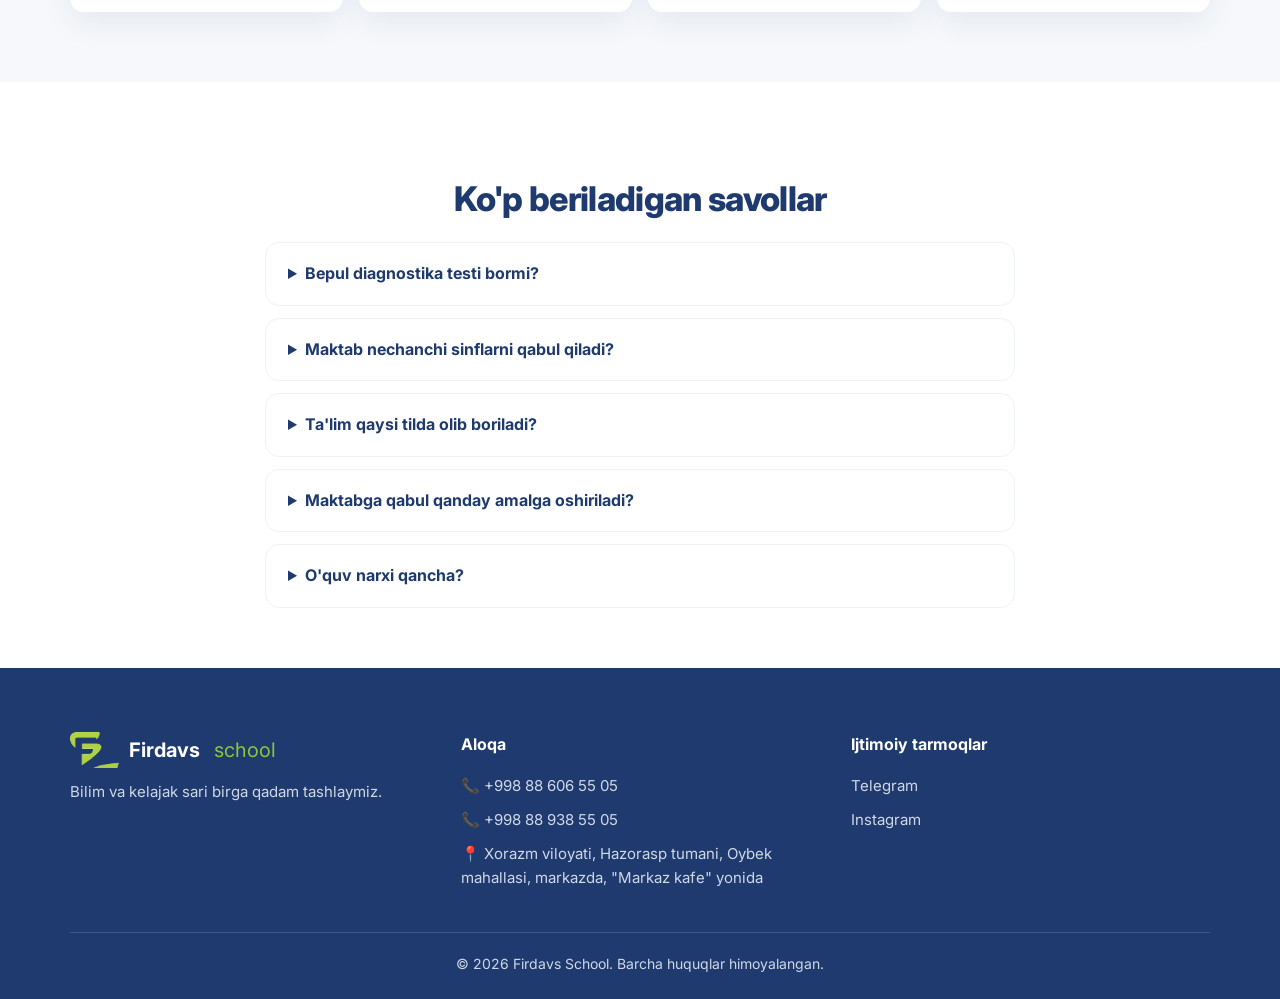
==== commit 8cc52da2: "Premium darajaga ko'tarish: e'lon paneli, suzuvchi aloqa tugmalari, mobil menyu, scroll-animatsiya v" ====
--- a/index.html
+++ b/index.html
@@ -20,21 +20,37 @@
 </head>
 <body>
 
+    <!-- ===== E'LON PANELI (eng tepada, diqqat tortish uchun) ===== -->
+    <div class="elon-panel" id="elon-panel"></div>
+
     <!-- ===== NAVIGATSIYA (yuqoridagi menyu) ===== -->
     <header class="nav">
         <div class="nav-ichi">
             <a href="#top" class="logo">
                 <img src="logo.png" alt="Firdavs School" class="logo-img">
             </a>
-            <nav class="menyu">
+            <nav class="menyu" id="menyu">
                 <a href="#about">Biz haqimizda</a>
                 <a href="#yonalishlar">Yo'nalishlar</a>
                 <a href="#qabul">Qabul jarayoni</a>
                 <a href="#mashgulotlar">Mashg'ulotlar</a>
                 <a href="#aloqa">Aloqa</a>
             </nav>
-            <a href="tel:+998886065505" class="nav-tel-btn" id="nav-tel-btn">Qo'ng'iroq qilish</a>
-        </div>
+            <div class="nav-ong">
+                <a href="tel:+998886065505" class="nav-tel-btn" id="nav-tel-btn">Qo'ng'iroq qilish</a>
+                <button class="burger" id="burger" aria-label="Menyu">
+                    <span></span><span></span><span></span>
+                </button>
+            </div>
+        </div>
+        <!-- Telefonda menyu shu joyga pastga tushib ochiladi -->
+        <nav class="menyu-mobil" id="menyu-mobil">
+            <a href="#about">Biz haqimizda</a>
+            <a href="#yonalishlar">Yo'nalishlar</a>
+            <a href="#qabul">Qabul jarayoni</a>
+            <a href="#mashgulotlar">Mashg'ulotlar</a>
+            <a href="#aloqa">Aloqa</a>
+        </nav>
     </header>
 
     <!-- ===== HERO (asosiy tanishtiruv) QISMI ===== -->
@@ -54,6 +70,7 @@
                     <a href="#royxat" class="btn btn-asosiy">Ro'yxatdan o'tish &#8594;</a>
                     <a href="#about" class="btn btn-ikkinchi">Batafsil ma'lumot</a>
                 </div>
+                <p class="hero-eslatma" id="hero-cta-note"></p>
             </div>
             <div class="hero-grafika">
                 <!-- Haqiqiy rasm/surat o'rniga brend belgimizni katta va chiroyli qilib ko'rsatamiz -->
@@ -155,6 +172,16 @@
         </div>
         <p class="futer-copyright">&copy; 2026 Firdavs School. Barcha huquqlar himoyalangan.</p>
     </footer>
+
+    <!-- ===== SUZUVCHI ALOQA TUGMALARI (har doim ekranda ko'rinib turadi) ===== -->
+    <div class="suzuvchi-tugmalar">
+        <a href="https://t.me/firdavsschooluz" target="_blank" class="suzuvchi-tugma suzuvchi-telegram" aria-label="Telegram">
+            &#9993;
+        </a>
+        <a href="tel:+998886065505" class="suzuvchi-tugma suzuvchi-tel" aria-label="Qo'ng'iroq qilish">
+            &#128222;
+        </a>
+    </div>
 
     <script src="site.js"></script>
 
--- a/style.css
+++ b/style.css
@@ -26,6 +26,12 @@
     box-sizing: border-box;
 }
 
+html {
+    scroll-behavior: smooth;
+    /* scroll-behavior: smooth — menyudagi havolalar bosilganda sahifa "sakramasdan",
+       silliq tarzda tegishli bo'limga aylanadi */
+}
+
 body {
     font-family: 'Inter', 'Segoe UI', Arial, sans-serif;
     /* Inter — Rahimov School kabi zamonaviy ta'lim saytlarida ishlatiladigan aniq shrift */
@@ -70,6 +76,18 @@
     margin-left: 4px;
 }
 
+/* ===== E'LON PANELI (eng tepadagi ingichka chiziq) ===== */
+
+.elon-panel {
+    background: linear-gradient(90deg, var(--yashil-toq), var(--yashil));
+    color: white;
+    text-align: center;
+    font-size: 13px;
+    font-weight: 700;
+    padding: 9px 16px;
+    letter-spacing: 0.2px;
+}
+
 /* ===== YUQORIDAGI NAVIGATSIYA (MENYU) ===== */
 
 .nav {
@@ -77,10 +95,72 @@
     backdrop-filter: blur(10px);
     /* backdrop-filter — orqa fon xiralashadi, menyu "shishasimon" ko'rinadi */
     border-bottom: 1px solid #eef1f6;
-    position: sticky
-;
+    position: sticky;
     top: 0;
     z-index: 100;
+}
+
+.nav-ong {
+    display: flex;
+    align-items: center;
+    gap: 14px;
+}
+
+/* Mobil menyu tugmasi (3 ta chiziqcha) — faqat kichik ekranlarda ko'rinadi */
+.burger {
+    display: none;
+    flex-direction: column;
+    justify-content: center;
+    gap: 5px;
+    width: 40px;
+    height: 40px;
+    background: none;
+    border: none;
+    cursor: pointer;
+}
+
+.burger span {
+    display: block;
+    width: 22px;
+    height: 2px;
+    background-color: var(--kok);
+    border-radius: 2px;
+    transition: 0.25s;
+}
+
+/* Tugma bosilganda "3 chiziqcha" X belgisiga aylanadi */
+.burger.ochiq span:nth-child(1) {
+    transform: translateY(7px) rotate(45deg);
+}
+
+.burger.ochiq span:nth-child(2) {
+    opacity: 0;
+}
+
+.burger.ochiq span:nth-child(3) {
+    transform: translateY(-7px) rotate(-45deg);
+}
+
+.menyu-mobil {
+    display: none;
+    flex-direction: column;
+    max-height: 0;
+    overflow: hidden;
+    transition: max-height 0.3s ease;
+    background-color: white;
+    border-top: 1px solid #eef1f6;
+}
+
+.menyu-mobil.ochiq {
+    max-height: 400px;
+    /* max-height orqali menyu yumshoq "ochiladi" — display:none o'rniga shu usul animatsiyaga imkon beradi */
+}
+
+.menyu-mobil a {
+    padding: 16px 24px;
+    border-bottom: 1px solid #f3f5f9;
+    color: var(--kok);
+    font-weight: 600;
 }
 
 .nav-ichi {
@@ -216,6 +296,12 @@
     flex-wrap: wrap;
 }
 
+.hero-eslatma {
+    margin-top: 16px;
+    font-size: 14px;
+    color: rgba(255, 255, 255, 0.7);
+}
+
 .hero-grafika {
     flex: 0 0 auto;
     display: flex;
@@ -636,6 +722,57 @@
     margin: 0 auto;
 }
 
+/* ===== SUZUVCHI ALOQA TUGMALARI ===== */
+
+.suzuvchi-tugmalar {
+    position: fixed;
+    right: 20px;
+    bottom: 20px;
+    display: flex;
+    flex-direction: column;
+    gap: 12px;
+    z-index: 90;
+}
+
+.suzuvchi-tugma {
+    width: 56px;
+    height: 56px;
+    border-radius: 50%;
+    display: flex;
+    align-items: center;
+    justify-content: center;
+    font-size: 24px;
+    color: white;
+    box-shadow: var(--soya-katta);
+    transition: 0.2s;
+}
+
+.suzuvchi-tugma:hover {
+    transform: scale(1.08);
+}
+
+.suzuvchi-telegram {
+    background-color: #29a9eb;
+}
+
+.suzuvchi-tel {
+    background-color: var(--yashil);
+}
+
+/* ===== SAHIFA AYLANTIRILGANDA PAYDO BO'LISH ANIMATSIYASI ===== */
+
+.reveal {
+    opacity: 0;
+    transform: translateY(28px);
+    transition: opacity 0.7s ease, transform 0.7s ease;
+    /* Bo'lim boshida ko'rinmas va biroz pastda turadi, ekranga kirganda joyiga "suzib" chiqadi */
+}
+
+.reveal.korindi {
+    opacity: 1;
+    transform: translateY(0);
+}
+
 /* ===== MOBIL TELEFONLAR UCHUN MOSLASHUV ===== */
 
 @media (max-width: 900px) {
@@ -650,7 +787,21 @@
 
     .menyu {
         display: none;
-        /* Kichik ekranda menyuni yashiramiz, sodda saqlash uchun */
+        /* Kichik ekranda katta menyuni yashiramiz — o'rniga burger tugma orqali ochiladigan menyu ishlatiladi */
+    }
+
+    .burger {
+        display: flex;
+    }
+
+    .menyu-mobil {
+        display: flex;
+    }
+
+    .nav-tel-btn {
+        display: none;
+        /* Joy tejash uchun telefonda tepadagi qo'ng'iroq tugmasini yashiramiz —
+           o'rniga pastdagi suzuvchi tugma ishlatiladi */
     }
 
     .hero h1 {
